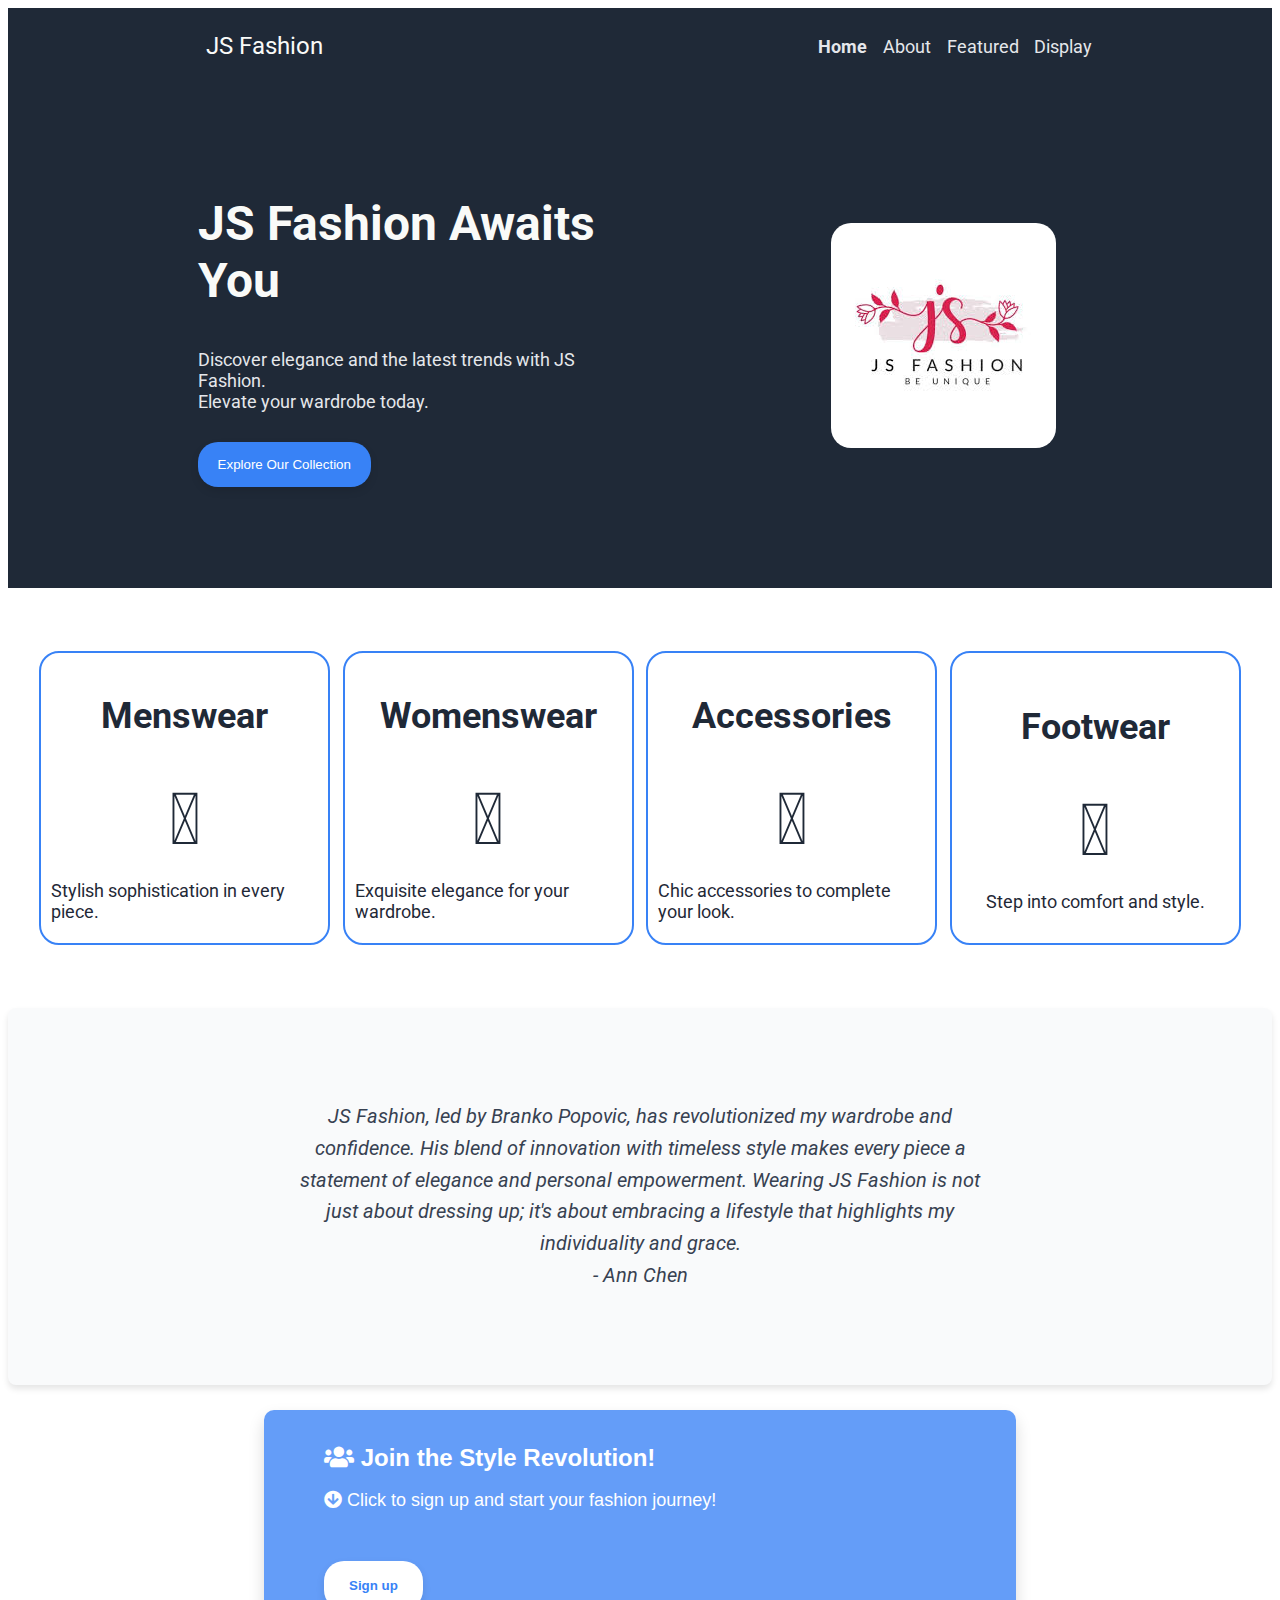
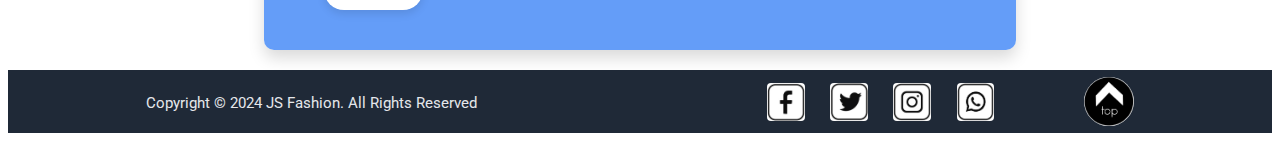
==== index.html @ f48f1faf "modify" ====
<!DOCTYPE html>
<html lang="en-US">
    <head>
        <meta charset="UTF-8">
        <meta http-equiv="X-UA-Compatible" content="IE=edge">
        <meta name="viewport" content="width=device-width, initial-scale=1.0">
        <link role="link" rel="stylesheet" href="./css/home.css">
        <link role="link" rel="preconnect" href="https://fonts.googleapis.com">
        <link role="link" rel="preconnect" href="https://fonts.gstatic.com" crossorigin>
        <link role="link" rel="icon" href="./images/logos/favicon/logo/favicon.ico" type="image/x-icon">
        <link role="link" rel="shortcut icon" href="./images/logos/favicon/logo/favicon.ico" type="image/x-icon">
        <link 
            role="link"
            href="https://fonts.googleapis.com/css2?family=Roboto:ital,wght@0,100;0,300;0,400;0,500;0,700;0,900;1,100;1,300;1,400;1,500;1,700;1,900&display=swap" 
            rel="stylesheet"
        >
        <title>JS Fashion | Home</title> 
        <link rel="stylesheet" href="https://cdnjs.cloudflare.com/ajax/libs/font-awesome/5.15.1/css/all.min.css">
        <script src="https://kit.fontawesome.com/98e1cb7a78.js" crossorigin="anonymous"></script>
    </head>
    <body>
        <header role="banner">
            <div class="headerContainer">
                <div class="headerLogo">
                    <p>JS Fashion</p>
                </div>
                <div class="nav">
                    <nav role="navigation" aria-labelledby="primary-navigation">
                        <ul role="list">
                            <li role="listitem"><a role="link"><strong>Home</strong></a></li>
                            <li role="listitem" ><a role="link" href="./about.html">About</a></li>
                            <li role="listitem"><a role="link" href="./featured.html">Featured</a></li>
                            <li role="listitem"><a role="link" href="./display.html">Display</a></li>
                        </ul>
                      </nav>
                </div>
                <div class="mobile">
                    <button role="button">
                        <img 
                            role="img"
                            width="60"
                            src="https://icon-library.com/images/white-menu-icon/white-menu-icon-4.jpg" 
                            alt="Menu button."
                        >
                    </button>
                    <div class="mobileNav">
                        <a role="link" ">Home</a>
                        <a role="link" href="./about.html">about</a>
                        <a role="link" href="./featured.html">Featured</a>
                        <a role="link" href="./display.html">Display</a>
                    </div>
                </div>
            </div>
            <div class="bodyContainer">
                <div class="bodyContent">
                   
                    <div class="mainText">JS Fashion Awaits You</div>
                    <div>
                        Discover elegance and the latest trends with JS Fashion.<br>
                        Elevate your wardrobe today.
                    </div>
                    
                   
                    <a role="link" "><button role="button">Explore Our Collection</button></a>
                </div>
                <div class="bodyImage">
                   
                    <img 
                        role="img" 
                        src="./images/logos/js-fashion.jpeg" 
                        alt="JS Fashion Logo - Style Redefined."
                    >
                </div>
            </div>
            
            
        </header>
        
        <div class="mainContainer">
            <div class="row1">
                <!-- Menswear Box -->
                <div class="box menswear">
                    <div class="heading">Menswear</div>
                    <i class="fa-solid fa-mars" ></i>
                    <p>Stylish sophistication in every piece.</p>
                </div>
                <!-- Womenswear Box -->
                <div class="box womenswear">
                    <div class="heading">Womenswear</div>
                    <i class="fa-solid fa-venus" ></i>
                    <p>Exquisite elegance for your wardrobe.</p>
                </div>
                <!-- Accessories Box -->
                <div class="box accessories">
                    <div class="heading">Accessories</div>
                    <i class="fa-regular fa-gem"></i>
                    <p>Chic accessories to complete your look.</p>
                </div>

                <div class="box Footwear">
                    <div class="heading">Footwear</div>
                    <i class="fa-solid fa-shoe-prints"></i>
                    <p>Step into comfort and style.</p>
                </div>
            </div>




     

        </div>
        
        
        
        
        <div class="customer-review">
            <div class="review-body">
                <p>
                    JS Fashion, led by Branko Popovic, has revolutionized my wardrobe and confidence. His blend of innovation with timeless style makes every piece a statement of elegance and personal empowerment. Wearing JS Fashion is not just about dressing up; it's about embracing a lifestyle that highlights my individuality and grace. </br>- Ann Chen
                </p>
            </div>
        </div>
        
        
        <div class="signup-section">
            <div class="signup-content">
                
                <p class="signup-call-to-action">
                    <i class="fa fa-users" aria-hidden="true"></i> 
                    Join the Style Revolution!
                </p>
                <p class="signup-instruction">
                    <i class="fa fa-arrow-circle-down" aria-hidden="true"></i> 
                    Click to sign up and start your fashion journey!
                </p>
                <button class="signup-button">
                     Sign up
                </button>
            </div>
        </div>
        
        

        <footer role="contentinfo">
            <div class="footer">
                <small>Copyright © 2024  JS Fashion. All Rights Reserved</small>
            </div>
              <div class="contact" id="footer">
                <div class="footerLogo">
                    <img 
                        role="img"
                        width="30"
                        src="./images/logos/facebook.png" 
                        alt="Facebook logo."
                    >
                    <img 
                        role="img"
                        width="30"
                        src="./images/logos/twitter.png" 
                        alt="Twitter logo."
                    >
                    <img 
                        role="img"
                        width="30"
                        src="./images/logos/instagram.jpeg" 
                        alt="Instagram logo."
                    >
                    <img 
                        role="img"
                        width="30"
                        src="./images/logos/whatsapp-logo-vector.png" 
                        alt="Whatsapp logo."
                    >
                </div>
                <div class="backToTop">
                    <a role="link" href="#">
                        <img 
                            role="img"
                            width="30"
                            src="./images/logos/back-to-top.jpeg" 
                            alt="Back To Top arrow icon."
                        >
                    </a>
                </div>
              </div>
          </footer>
    </body>
</html>
---- css/home.css ----
@font-face {
  font-family: 'Roboto';
  font-style: italic;
  font-weight: 100;
  font-display: swap;
  src: url(https://fonts.gstatic.com/s/roboto/v30/KFOiCnqEu92Fr1Mu51QrEzAdLw.woff2) format('woff2');
  unicode-range: U+0000-00FF, U+0131, U+0152-0153, U+02BB-02BC, U+02C6, U+02DA, U+02DC, U+0304, U+0308, U+0329, U+2000-206F, U+2074, U+20AC, U+2122, U+2191,
    U+2193, U+2212, U+2215, U+FEFF, U+FFFD;
}

html {
  font-family: 'Roboto', sans-serif;
  font-size: 18px;
}

a {
  text-decoration: none;
}

.mobile,
.mobileNav {
  display: none;
}

header {
  background-color: #1f2937;
  display: block;
  justify-content: center;
  align-items: center;
  padding: 0 15%;
}

.headerContainer {
  display: flex;
  justify-content: space-between;
  align-items: center;
  padding: 0 1%;
  flex: 1;
}

.headerLogo,
.mainText {
  font-size: 24px;
  color: #f9faf8;
}

.nav {
  width: 35%;
}

.nav,
.nav ul li a,
.bodyContent,
button {
  color: #e5e7eb;
}

nav ul {
  display: flex;
}

nav li {
  display: inline-block;
  padding: 0 3%;
}

nav a:hover {
  font-size: larger;
}

.bodyContainer {
  display: flex;
  flex: 4;
  padding: 8% 0;
}

.bodyContent {
  flex: 1;
  display: inline-block;
  align-content: center;
}

.mainText,
.heading {
  font-size: 48px;
  font-weight: 700;
  margin: 40px 0px;
}

button {
  margin: 30px 0px;

  padding: 15px 20px;
  border-radius: 20px;
  background-color: #3882f6;
  color: white;
  border: none;
  box-shadow: 0 4px 8px rgba(0, 0, 0, 0.1);
  cursor: pointer;
  transition: background-color 0.3s, box-shadow 0.3s;
}

button:hover,
button:focus {
  background-color: #5591f6;
  box-shadow: 0 6px 12px rgba(0, 0, 0, 0.2);
  outline: none;
}

.bodyImage {
  flex: 1;
  display: flex;
  justify-content: flex-end;
  padding: 0 2%;
  align-items: center;
  justify-content: flex-start;
}

.bodyImage img {
  max-height: 400px;
  width: auto;
  max-width: 65%;
  object-fit: contain;
  margin-left: 45%;

  border-radius: 20px;
}

.mainContainer {
  display: flex;
  flex-direction: column;
  justify-content: center;
  align-items: center;
  margin: 5%;
  color: #1f2937;
}

.row1,
.row2 {
  display: flex;
  justify-content: space-between;
  align-items: center;
  width: 90%;
  padding: 2% 0;
}

.heading {
  font-size: 36px;
}

.box {
  display: flex;
  flex-direction: column;
  align-items: center;
  justify-content: center;
  width: 22%;
  height: 15rem;
  margin: 0px auto;
  padding: 10px;
  border: 2.5px solid #3882f6;
  border-radius: 20px;
}

.customer-review {
  background-color: #f9fafb;
  display: flex;
  justify-content: center;
  align-items: center;
  padding: 5% 10%;
  box-shadow: 0 4px 6px rgba(0, 0, 0, 0.1);
  border-radius: 8px;
  margin: 2% auto;
  max-width: 100%;
}

.review-body {
  font-style: italic;
  color: #374151;
  padding: 3% 0;
  display: block;
  text-align: center;
  font-size: 1.1rem;
  line-height: 1.6;
}

.review-body p {
  margin: 0 auto;
  max-width: 70%;
}

.signup-section {
    background-color: #3881f6c7;
    max-width: 50%; 
    margin: 20px auto;
    padding: 10px 60px;
    border-radius: 10px;
    display: flex;
    justify-content: space-between;
    align-items: center;
    color: white;
    font-family: 'Arial', sans-serif; 
    box-shadow: 0 8px 16px rgba(0, 0, 0, 0.15);
}

.signup-content {
  text-align: left;
}

.signup-call-to-action {
  font-size: 24px;
  font-weight: bold;
  margin-bottom: 5px;
}

.signup-instruction {
  font-size: 18px;
  margin-bottom: 20px;
}

.signup-button {
  padding: 17px 25px;
  border: none;
  border-radius: 20px;
  background-color: white;
  color: #3882f6;
  font-weight: bold;
  cursor: pointer;
  transition: all 0.3s ease;
}

.signup-button:hover {
  background-color: #a8c0ff;
}

footer {
  background-color: #1f2937;
  display: flex;
  justify-content: space-around;
  align-items: center;
  padding: 0.5% 0;
}

small {
  color: #e5e7eb;
}

.contact {
  width: 30%;
  display: flex;
  justify-content: space-between;
  align-items: center;
}

.footerLogo {
  display: flex;
  justify-content: space-around;
  width: 75%;
  margin-right: 20%;
}

.footerLogo img {
  width: 15%;
  max-height: 80px;
  border-radius: 4px;
}

.backToTop {
  display: flex;
  justify-content: flex-end;
  height: 50px;
  width: 15%;
}

.backToTop img {
  width: 100%;
  max-width: 50px;
  border-radius: 25px;
}

@media only screen and (max-width: 1460px) {
  .row1,
  .row2 {
    width: 100%;
    padding: 0%;
  }
}

@media only screen and (max-width: 1320px) {
  .mainContainer {
    margin: 5% 2%;
  }
}

@media only screen and (max-width: 1200px) {
  .box {
    height: 18rem;
  }
}

@media only screen and (max-width: 1000px) {
  .mainContainer {
    flex-direction: row;
    margin: 5% 0;
  }

  .row1,
  .row2 {
    flex-direction: column;
  }

  .box {
    margin: 5% 0%;
    width: 70%;
    height: 15rem;
  }

  .ceo {
    padding: 0 5%;
  }

  .thankNote {
    padding: 2% 5%;
  }
}

@media only screen and (max-width: 800px) {
  .box {
    margin: 5%;
    width: 80%;
  }

  .ceo {
    padding: 0 1%;
  }

  .thankNote {
    padding: 2% 1%;
  }
}

@media only screen and (max-width: 760px) {
  .thankNote div {
    width: 70%;
    text-align: center;
  }

  .nav {
    display: none;
  }

  .mobile {
    display: flex;
  }

  .mobileNav {
    position: absolute;
    background-color: rgba(67, 78, 94, 0.98);
    top: 4.5rem;
    width: 34%;
  }

  .mobile:hover .mobileNav {
    display: block;
  }

  .mobileNav a {
    display: block;
    color: white;
    font-size: 18px;
    padding: 0.5rem;
    border-bottom: 1px solid whitesmoke;
  }

  .headerContainer {
    justify-content: space-between;
    align-items: center;
  }

  nav {
    width: 100%;
  }

  nav li {
    padding: 0 20%;
  }

  .backToTop img {
    margin-top: 40%;
  }
}

@media only screen and (max-width: 700px) {
  .bodyImage {
    display: none;
  }

  .box {
    height: 18rem;
  }

  .ceoBody {
    flex-direction: column;
    align-items: center;
  }

  .ceoBody div {
    width: 65%;
    text-align: center;
  }

  .ceoBody img {
    width: 50%;
  }
}

@media only screen and (max-width: 640px) {
  .bodyContent {
    display: none;
  }

  .backToTop {
    margin-top: 5%;
  }
}

@media only screen and (max-width: 600px) {
  .mainContainer {
    flex-direction: column;
    align-items: center;
  }

  .row1,
  .row2 {
    width: 70%;
  }

  .box {
    padding: 5%;
    height: 15rem;
  }
}

@media only screen and (max-width: 500px) {
  .box {
    height: 18rem;
  }

  .contact {
    display: none;
  }

  footer {
    padding: 3% 0;
  }
}

@media only screen and (max-width: 400px) {
  .box {
    width: 100%;
  }

  .ceoHeading {
    text-align: center;
  }
}

.fa-solid.fa-mars,
.fa-solid.fa-venus,
.fa-regular.fa-gem,
.fa-solid.fa-shoe-prints,
.fa-solid.fa-running,
.fa-solid.fa-child {
    font-size: 4em;
}
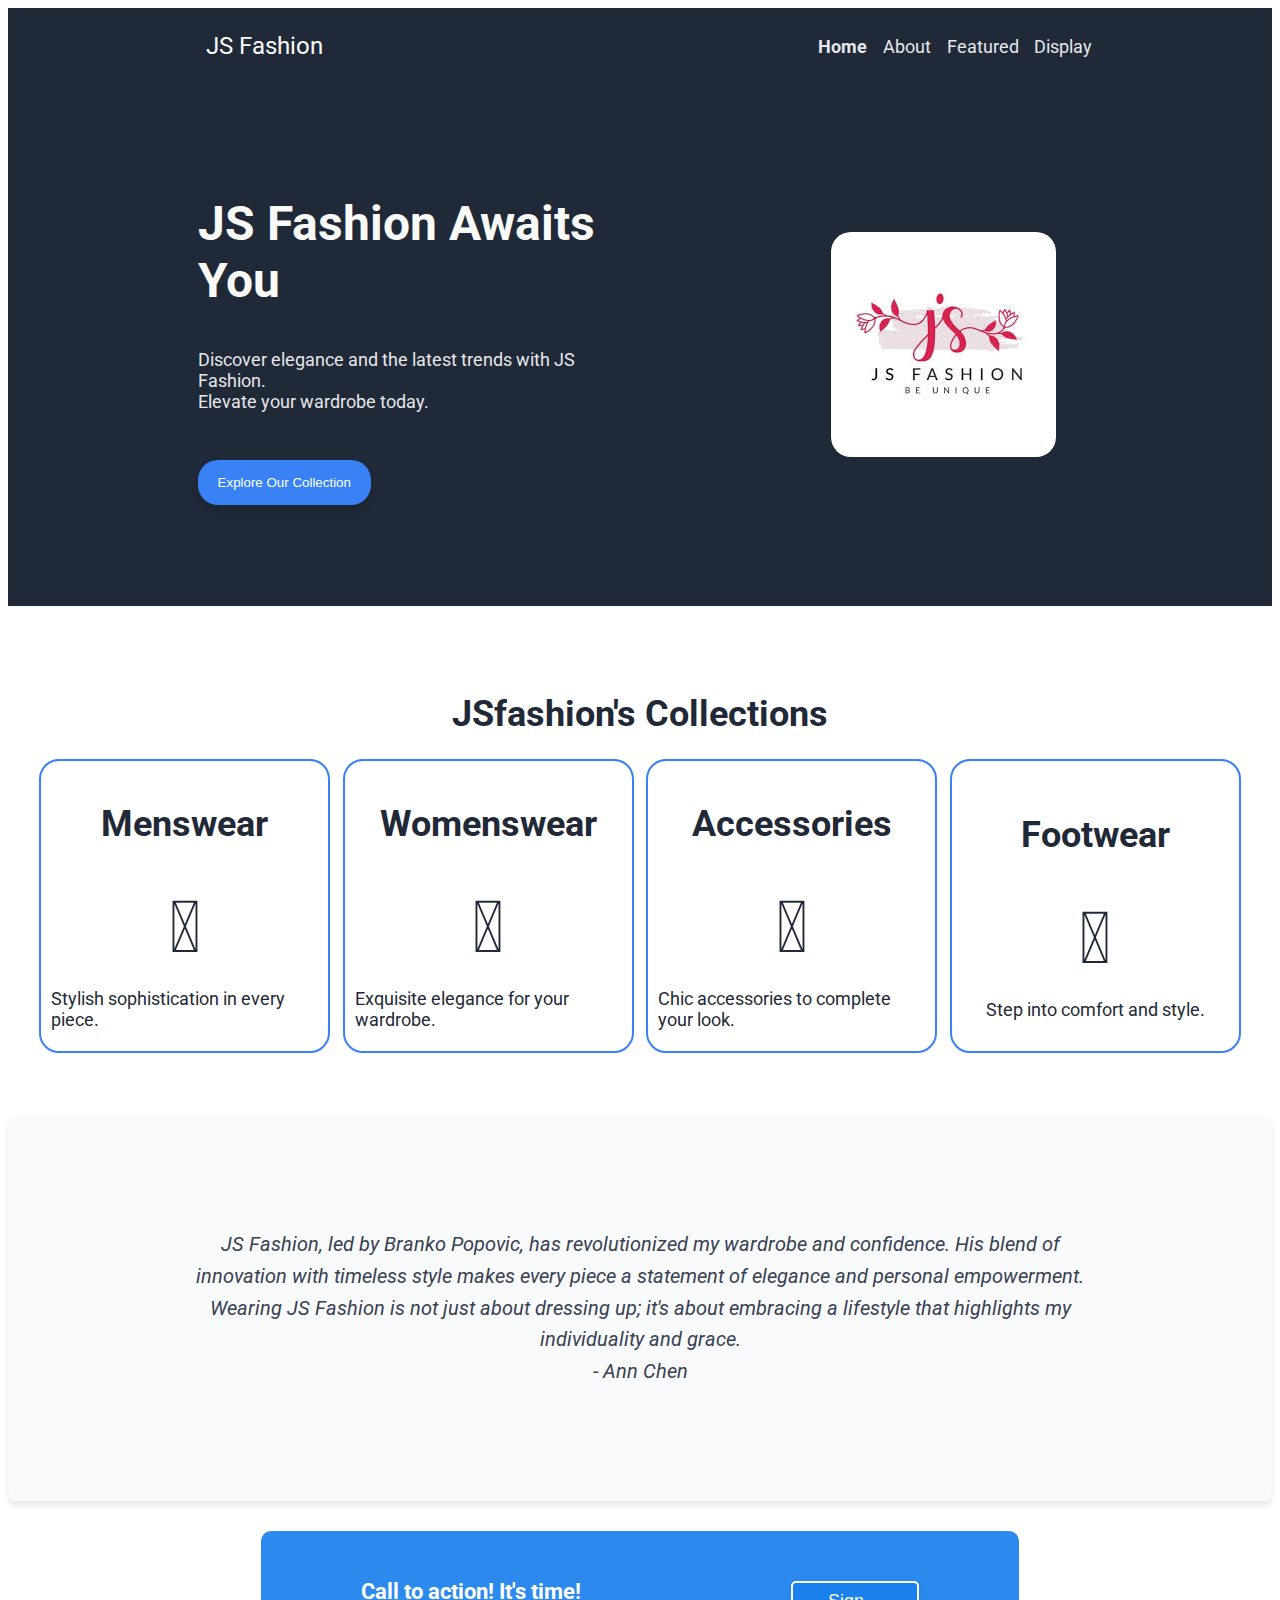
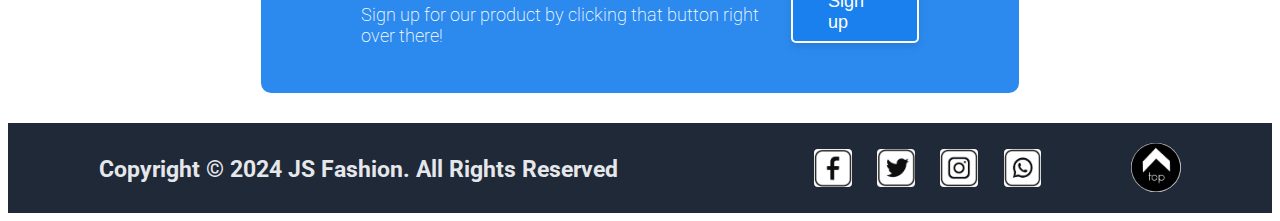
==== commit 4cd0d3ca: "final change" ====
--- a/index.html
+++ b/index.html
@@ -20,11 +20,11 @@
     </head>
     <body>
         <header role="banner">
-            <div class="headerContainer">
-                <div class="headerLogo">
+            <section class="headerContainer">
+                <aside class="headerLogo">
                     <p>JS Fashion</p>
-                </div>
-                <div class="nav">
+                </aside>
+                <aside class="nav">
                     <nav role="navigation" aria-labelledby="primary-navigation">
                         <ul role="list">
                             <li role="listitem"><a role="link"><strong>Home</strong></a></li>
@@ -33,8 +33,8 @@
                             <li role="listitem"><a role="link" href="./display.html">Display</a></li>
                         </ul>
                       </nav>
-                </div>
-                <div class="mobile">
+                </aside>
+                <aside class="mobile">
                     <button role="button">
                         <img 
                             role="img"
@@ -43,111 +43,104 @@
                             alt="Menu button."
                         >
                     </button>
-                    <div class="mobileNav">
+                    <nav class="mobileNav">
                         <a role="link" ">Home</a>
                         <a role="link" href="./about.html">about</a>
                         <a role="link" href="./featured.html">Featured</a>
                         <a role="link" href="./display.html">Display</a>
-                    </div>
-                </div>
-            </div>
-            <div class="bodyContainer">
-                <div class="bodyContent">
+                    </nav>
+                </aside>
+            </section>
+            <section class="bodyContainer">
+                <aside class="bodyContent">
                    
-                    <div class="mainText">JS Fashion Awaits You</div>
-                    <div>
+                    <h1 class="mainText">JS Fashion Awaits You</h1>
+                    <p>
                         Discover elegance and the latest trends with JS Fashion.<br>
                         Elevate your wardrobe today.
-                    </div>
+                    </p>
                     
                    
                     <a role="link" "><button role="button">Explore Our Collection</button></a>
-                </div>
-                <div class="bodyImage">
+                </aside>
+                <picture class="bodyImage">
                    
                     <img 
                         role="img" 
                         src="./images/logos/js-fashion.jpeg" 
                         alt="JS Fashion Logo - Style Redefined."
                     >
-                </div>
-            </div>
+                </picture>
+            </section>
             
             
         </header>
         
-        <div class="mainContainer">
-            <div class="row1">
-                <!-- Menswear Box -->
-                <div class="box menswear">
-                    <div class="heading">Menswear</div>
+        <section class="mainContainer">
+            <h1>JSfashion's Collections</h1>
+            <aside class="row1">
+               
+                <figure class="box menswear">
+                    <h2 class="heading">Menswear</h2>
                     <i class="fa-solid fa-mars" ></i>
                     <p>Stylish sophistication in every piece.</p>
-                </div>
-                <!-- Womenswear Box -->
-                <div class="box womenswear">
-                    <div class="heading">Womenswear</div>
+                </figure>
+          
+                <figure class="box womenswear">
+                    <h2 class="heading">Womenswear</h2>
                     <i class="fa-solid fa-venus" ></i>
                     <p>Exquisite elegance for your wardrobe.</p>
-                </div>
-                <!-- Accessories Box -->
-                <div class="box accessories">
-                    <div class="heading">Accessories</div>
+                </figure>
+             
+                <figure class="box accessories">
+                    <h2 class="heading">Accessories</h2>
                     <i class="fa-regular fa-gem"></i>
                     <p>Chic accessories to complete your look.</p>
-                </div>
+                </figure>
 
-                <div class="box Footwear">
-                    <div class="heading">Footwear</div>
+                <figure class="box Footwear">
+                    <h2 class="heading">Footwear</h2>
                     <i class="fa-solid fa-shoe-prints"></i>
                     <p>Step into comfort and style.</p>
-                </div>
-            </div>
-
-
-
-
-     
-
-        </div>
+                </figure>
+            </aside>
+        </section>
         
         
         
         
-        <div class="customer-review">
-            <div class="review-body">
-                <p>
+        <section class="customer-review">
+                <blockquote class="review-body">
                     JS Fashion, led by Branko Popovic, has revolutionized my wardrobe and confidence. His blend of innovation with timeless style makes every piece a statement of elegance and personal empowerment. Wearing JS Fashion is not just about dressing up; it's about embracing a lifestyle that highlights my individuality and grace. </br>- Ann Chen
-                </p>
-            </div>
-        </div>
+                </blockquote>
+        </section>
         
         
-        <div class="signup-section">
-            <div class="signup-content">
-                
+        <section class="signup-section">
+            <aside class="signup-content">
+            <aside class="signup-word">
                 <p class="signup-call-to-action">
-                    <i class="fa fa-users" aria-hidden="true"></i> 
-                    Join the Style Revolution!
+                    Call to action! It's time!
                 </p>
                 <p class="signup-instruction">
-                    <i class="fa fa-arrow-circle-down" aria-hidden="true"></i> 
-                    Click to sign up and start your fashion journey!
+                    Sign up for our product by clicking that button right over there!
                 </p>
+            </aside>
                 <button class="signup-button">
                      Sign up
                 </button>
-            </div>
-        </div>
+            </aside>
+        </section>
+        
         
         
 
         <footer role="contentinfo">
-            <div class="footer">
+            <h2 class="footer">
                 <small>Copyright © 2024  JS Fashion. All Rights Reserved</small>
-            </div>
-              <div class="contact" id="footer">
-                <div class="footerLogo">
+            </h2>
+              <aside class="contact" id="footer">
+                <picture class="footerLogo">
                     <img 
                         role="img"
                         width="30"
@@ -172,8 +165,8 @@
                         src="./images/logos/whatsapp-logo-vector.png" 
                         alt="Whatsapp logo."
                     >
-                </div>
-                <div class="backToTop">
+                </picture>
+                <picture class="backToTop">
                     <a role="link" href="#">
                         <img 
                             role="img"
@@ -182,8 +175,8 @@
                             alt="Back To Top arrow icon."
                         >
                     </a>
-                </div>
-              </div>
+                </picture>
+              </aside>
           </footer>
     </body>
 </html>--- a/css/home.css
+++ b/css/home.css
@@ -188,49 +188,54 @@
   max-width: 70%;
 }
 
+
+
 .signup-section {
-    background-color: #3881f6c7;
-    max-width: 50%; 
-    margin: 20px auto;
-    padding: 10px 60px;
-    border-radius: 10px;
-    display: flex;
-    justify-content: space-between;
-    align-items: center;
-    color: white;
-    font-family: 'Arial', sans-serif; 
-    box-shadow: 0 8px 16px rgba(0, 0, 0, 0.15);
+  background-color: #1980eeea;
+  color: white;
+  width: 60%;
+  padding: 20px 100px;
+  box-sizing: border-box;
+  display: flex;
+  justify-content: space-between;
+  align-items: center;
+  margin: 30px auto;
+  border-radius: 10px;
 }
 
 .signup-content {
+  display: flex;
+  justify-content: space-between;
+  align-items: center;
+  width: 100%;
+}
+
+.signup-word {
   text-align: left;
 }
 
 .signup-call-to-action {
-  font-size: 24px;
+  font-size: 1.2em;
   font-weight: bold;
-  margin-bottom: 5px;
+  margin: 0;
 }
 
 .signup-instruction {
-  font-size: 18px;
-  margin-bottom: 20px;
+  font-weight: 200;
+  margin: 0;
 }
 
 .signup-button {
-  padding: 17px 25px;
-  border: none;
-  border-radius: 20px;
-  background-color: white;
-  color: #3882f6;
-  font-weight: bold;
+  background-color: #1980eeea;
+  color: #ffffff;
+  padding: 8px 35px;
+  font-size: 1em;
+  text-align: justify;
+  border-radius: 5px;
   cursor: pointer;
-  transition: all 0.3s ease;
-}
-
-.signup-button:hover {
-  background-color: #a8c0ff;
-}
+  border: 2px solid #ffffff; 
+}
+
 
 footer {
   background-color: #1f2937;
@@ -339,11 +344,7 @@
 }
 
 @media only screen and (max-width: 760px) {
-  .thankNote div {
-    width: 70%;
-    text-align: center;
-  }
-
+ 
   .nav {
     display: none;
   }
@@ -403,10 +404,7 @@
     align-items: center;
   }
 
-  .ceoBody div {
-    width: 65%;
-    text-align: center;
-  }
+
 
   .ceoBody img {
     width: 50%;
@@ -464,11 +462,6 @@
   }
 }
 
-.fa-solid.fa-mars,
-.fa-solid.fa-venus,
-.fa-regular.fa-gem,
-.fa-solid.fa-shoe-prints,
-.fa-solid.fa-running,
-.fa-solid.fa-child {
-    font-size: 4em;
-}
+aside.row1 i {
+  font-size: 4em; 
+}
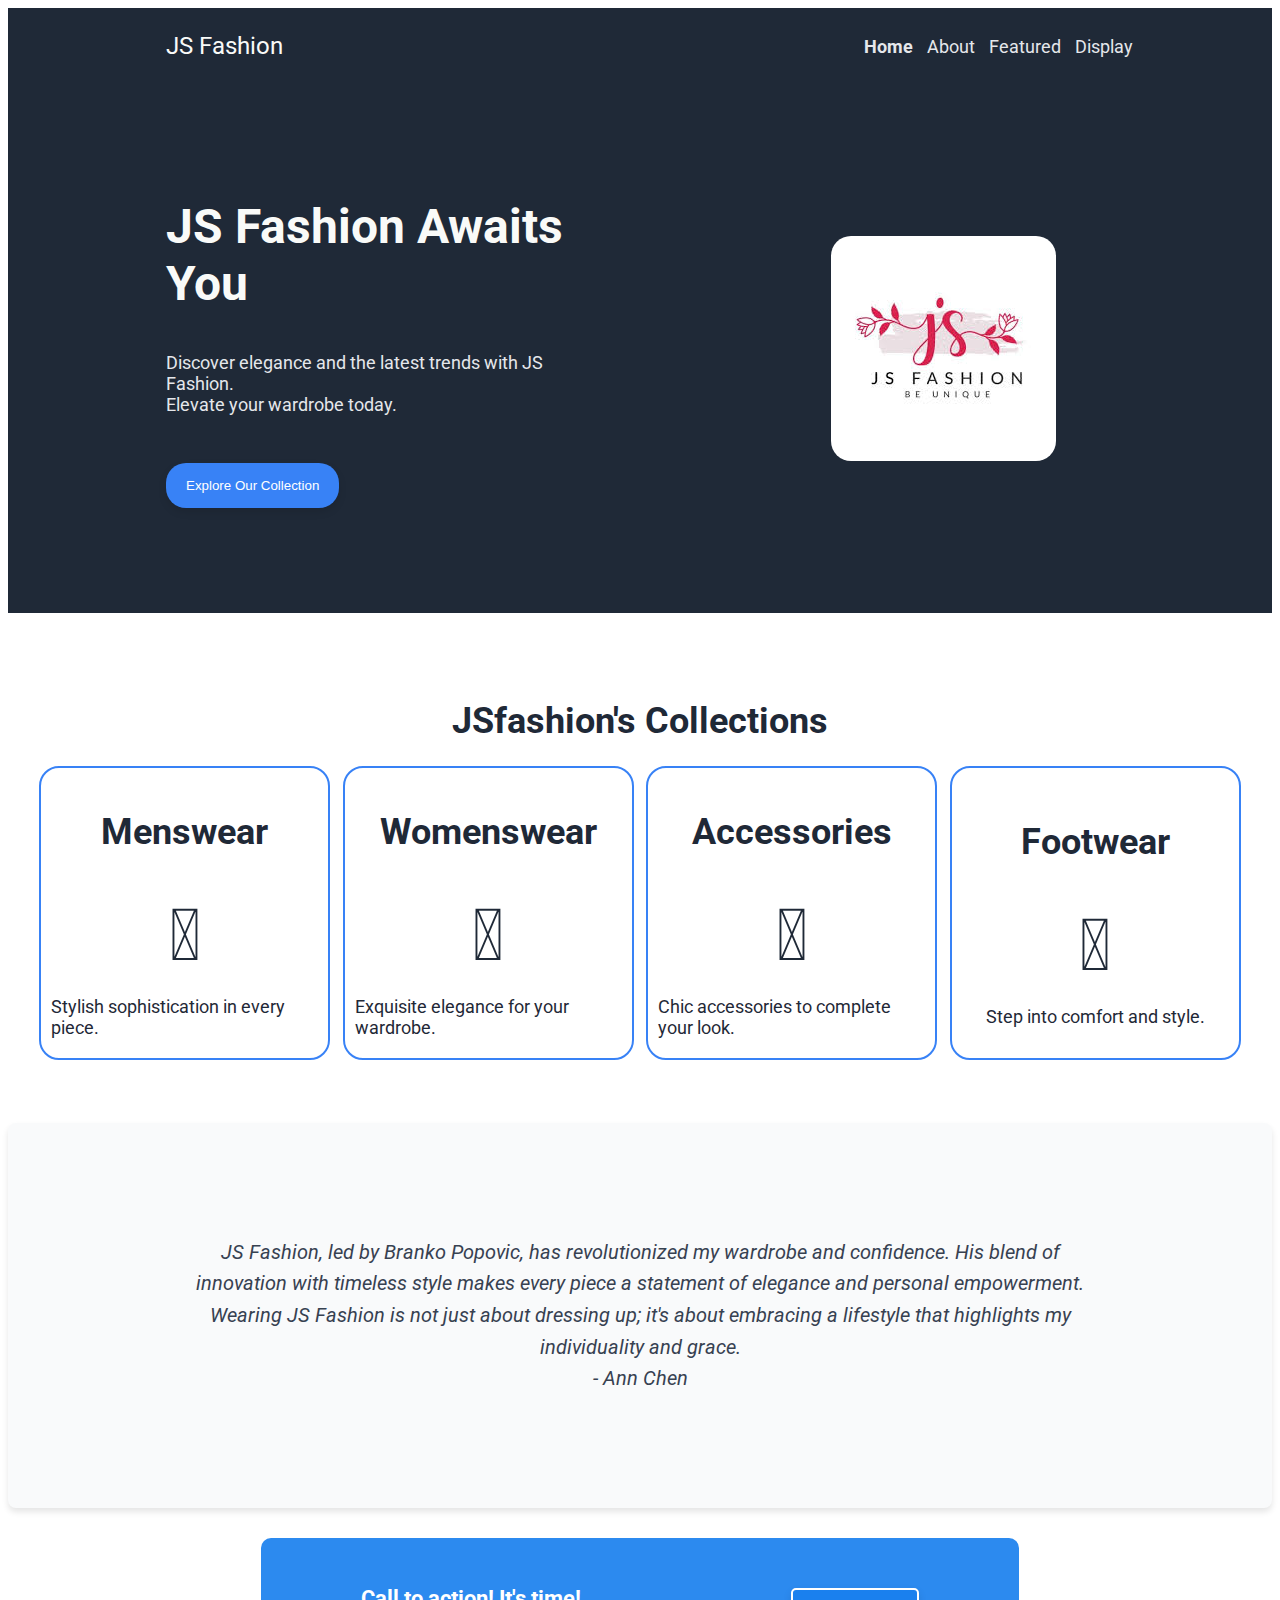
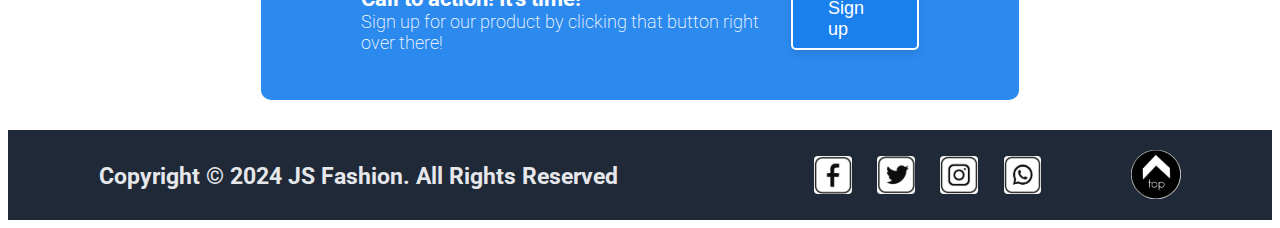
==== commit f453e888: "change" ====
--- a/index.html
+++ b/index.html
@@ -131,9 +131,6 @@
                 </button>
             </aside>
         </section>
-        
-        
-        
 
         <footer role="contentinfo">
             <h2 class="footer">
--- a/css/home.css
+++ b/css/home.css
@@ -27,14 +27,15 @@
   display: block;
   justify-content: center;
   align-items: center;
-  padding: 0 15%;
+  padding-left:12.5%;
+  padding-right: 14%;
 }
 
 .headerContainer {
   display: flex;
   justify-content: space-between;
   align-items: center;
-  padding: 0 1%;
+  padding: 0 0%;
   flex: 1;
 }
 
@@ -45,14 +46,16 @@
 }
 
 .nav {
-  width: 35%;
-}
+  width: 30%;
+}
+
 
 .nav,
 .nav ul li a,
 .bodyContent,
 button {
   color: #e5e7eb;
+
 }
 
 nav ul {
@@ -61,12 +64,10 @@
 
 nav li {
   display: inline-block;
-  padding: 0 3%;
-}
-
-nav a:hover {
-  font-size: larger;
-}
+  padding: 3%
+
+}
+
 
 .bodyContainer {
   display: flex;
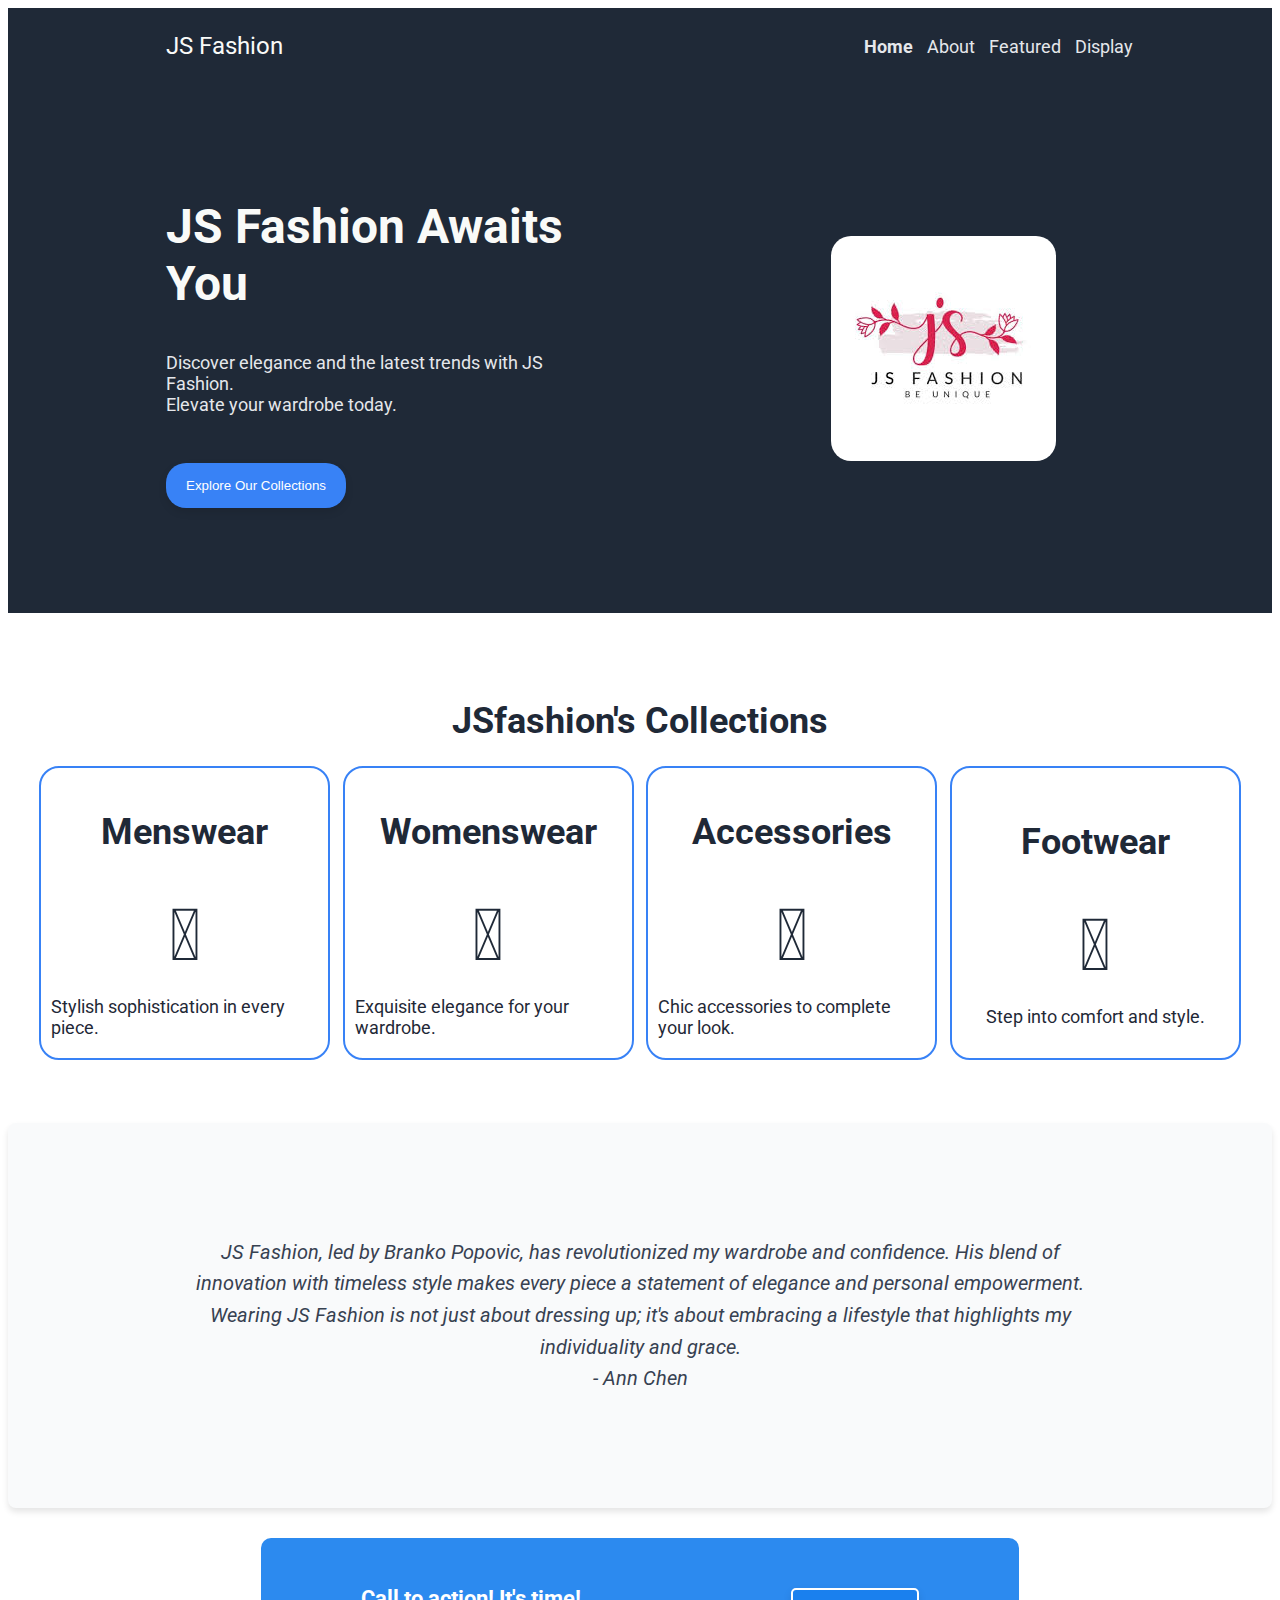
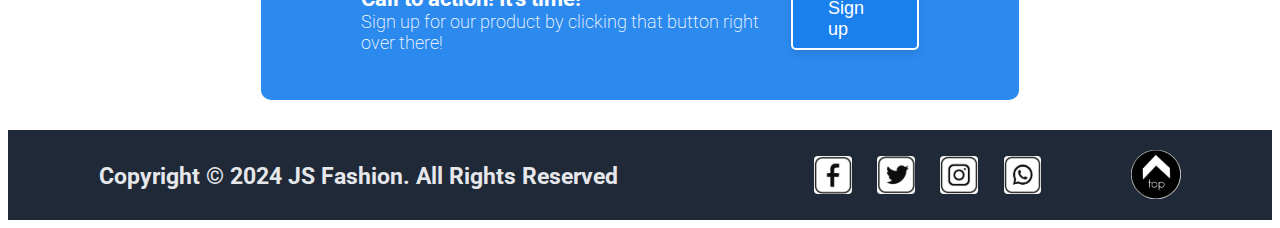
==== commit 4a5b1de7: "change" ====
--- a/index.html
+++ b/index.html
@@ -61,7 +61,7 @@
                     </p>
                     
                    
-                    <a role="link" "><button role="button">Explore Our Collection</button></a>
+                    <a role="link" "><button role="button">Explore Our Collections</button></a>
                 </aside>
                 <picture class="bodyImage">
                    
@@ -131,6 +131,9 @@
                 </button>
             </aside>
         </section>
+        
+        
+        
 
         <footer role="contentinfo">
             <h2 class="footer">
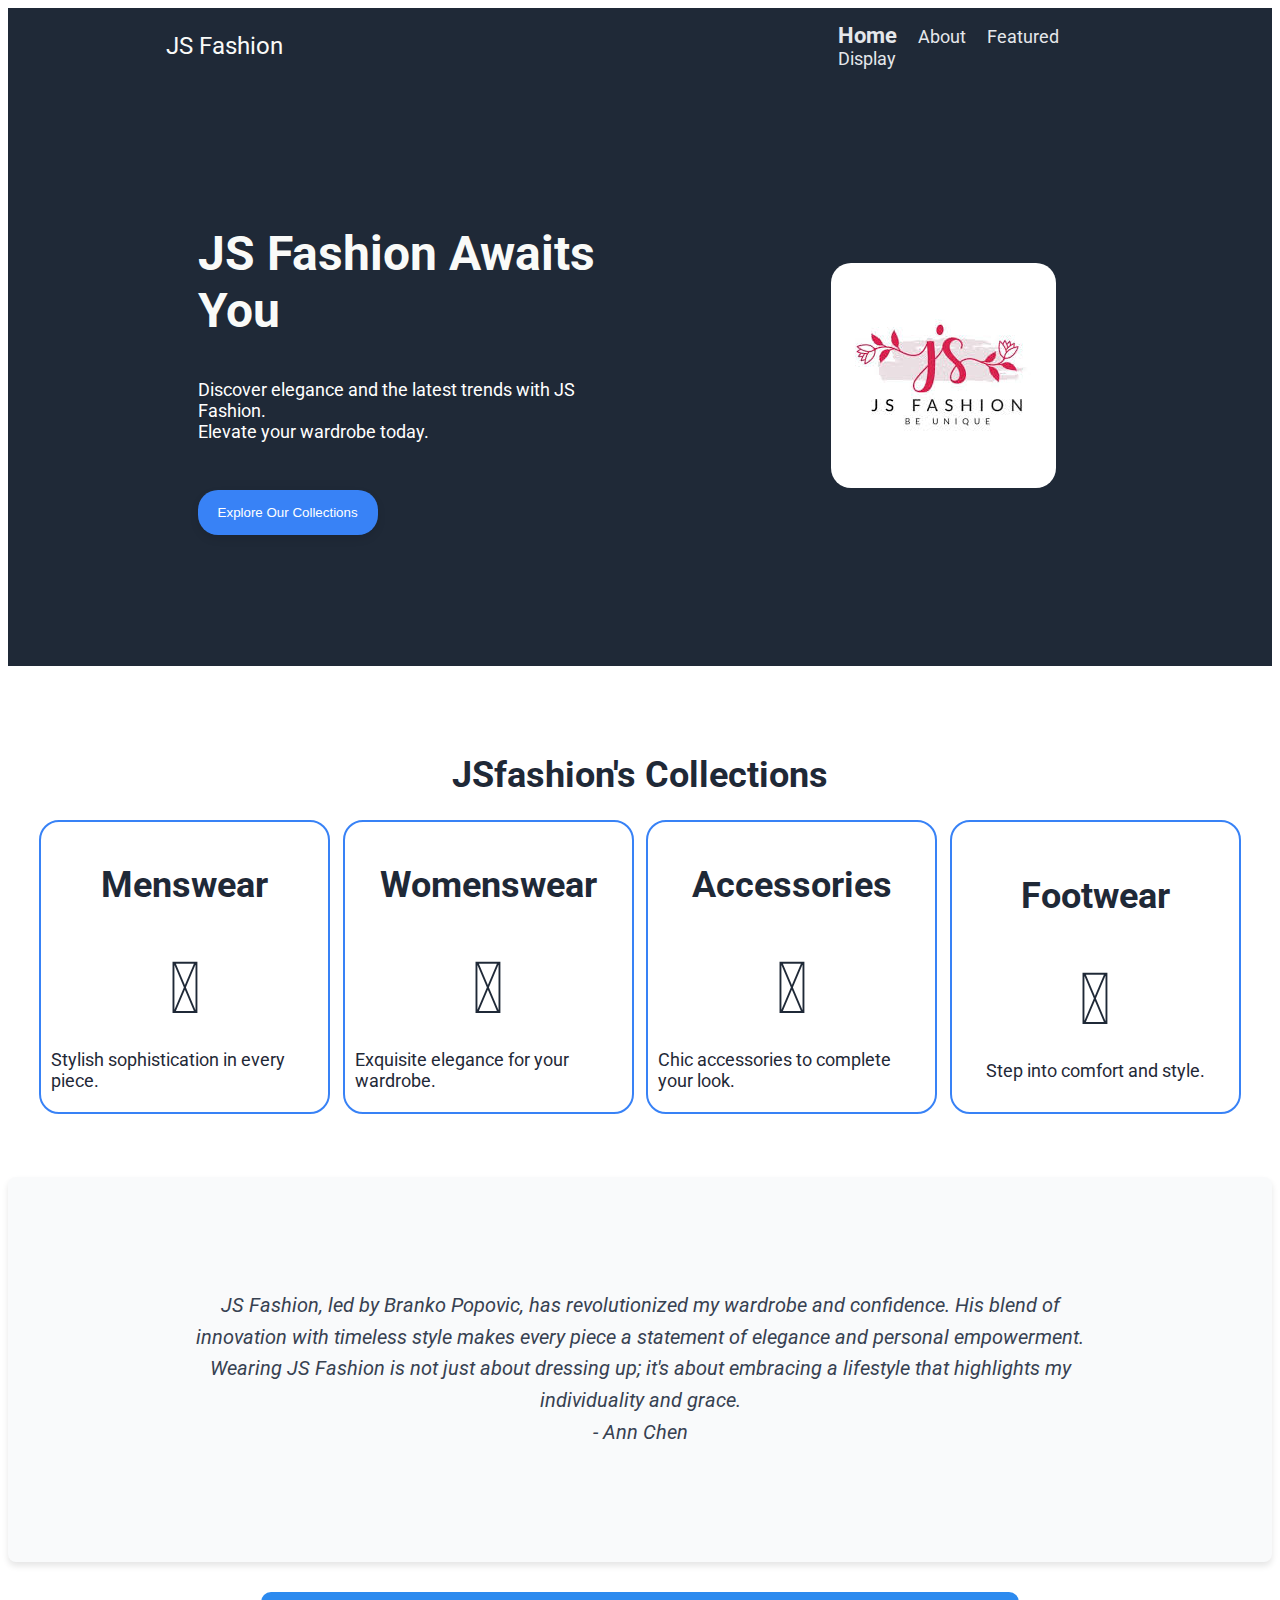
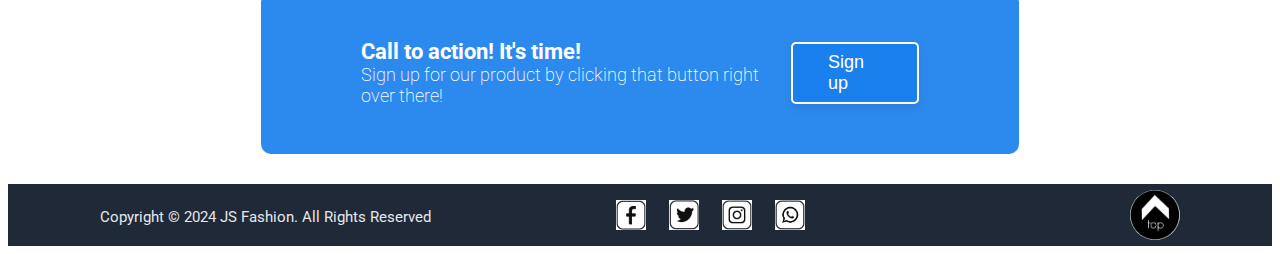
==== commit f857d433: "nav and contact logos" ====
--- a/index.html
+++ b/index.html
@@ -21,37 +21,38 @@
     <body>
         <header role="banner">
             <section class="headerContainer">
-                <aside class="headerLogo">
+                <section class="headerLogo">
                     <p>JS Fashion</p>
-                </aside>
-                <aside class="nav">
+                </section>
+                <section class="nav">
                     <nav role="navigation" aria-labelledby="primary-navigation">
-                        <ul role="list">
-                            <li role="listitem"><a role="link"><strong>Home</strong></a></li>
-                            <li role="listitem" ><a role="link" href="./about.html">About</a></li>
-                            <li role="listitem"><a role="link" href="./featured.html">Featured</a></li>
-                            <li role="listitem"><a role="link" href="./display.html">Display</a></li>
-                        </ul>
-                      </nav>
-                </aside>
-                <aside class="mobile">
+                        <a role="link" ><strong>Home</strong></a>
+                        <a role="link" href="./about.html">About</a>
+                        <a role="link" href="./featured.html">Featured</a>
+                        <a role="link" href="./display.html">Display</a>
+                    </nav>
+                </section>
+                <figure role="figure" class="mobile">
                     <button role="button">
                         <img 
                             role="img"
-                            width="60"
-                            src="https://icon-library.com/images/white-menu-icon/white-menu-icon-4.jpg" 
+                            width="50"
+                            src="https://i.pinimg.com/originals/ee/c0/71/eec071442e9a1b8e017c5a7c1853b880.jpg" 
                             alt="Menu button."
                         >
                     </button>
                     <nav class="mobileNav">
-                        <a role="link" ">Home</a>
-                        <a role="link" href="./about.html">about</a>
+                        <a role="link" ><strong>Home</strong></a>
+                        <a role="link" href="./about.html">About</a>
                         <a role="link" href="./featured.html">Featured</a>
                         <a role="link" href="./display.html">Display</a>
                     </nav>
-                </aside>
+                </figure>
             </section>
+        </header>
+        
             <section class="bodyContainer">
+                <section class="infoContainer">
                 <aside class="bodyContent">
                    
                     <h1 class="mainText">JS Fashion Awaits You</h1>
@@ -72,9 +73,9 @@
                     >
                 </picture>
             </section>
+            </section>
             
             
-        </header>
         
         <section class="mainContainer">
             <h1>JSfashion's Collections</h1>
@@ -131,52 +132,47 @@
                 </button>
             </aside>
         </section>
-        
-        
-        
 
         <footer role="contentinfo">
-            <h2 class="footer">
+            <section class="footer">
                 <small>Copyright © 2024  JS Fashion. All Rights Reserved</small>
-            </h2>
-              <aside class="contact" id="footer">
-                <picture class="footerLogo">
+            </section>
+            <picture class="contact" id="footer">
+                <img 
+                    role="img"
+                    width="30"
+                    src="./images/logos/facebook.png" 
+                    alt="Facebook logo."
+                >
+                <img 
+                    role="img"
+                    width="30"
+                    src="./images/logos/twitter.png" 
+                    alt="Twitter logo."
+                >
+                <img 
+                    role="img"
+                    width="30"
+                    src="./images/logos/instagram.jpeg" 
+                    alt="Instagram logo."
+                >
+                <img 
+                    role="img"
+                    width="30"
+                    src="./images/logos/whatsapp-logo-vector.png" 
+                    alt="Whatsapp logo."
+                >
+            </picture>
+            <picture class="backToTop">
+                <a role="link" href="#">
                     <img 
                         role="img"
                         width="30"
-                        src="./images/logos/facebook.png" 
-                        alt="Facebook logo."
+                        src="./images/logos/back-to-top.jpeg" 
+                        alt="Back To Top arrow icon."
                     >
-                    <img 
-                        role="img"
-                        width="30"
-                        src="./images/logos/twitter.png" 
-                        alt="Twitter logo."
-                    >
-                    <img 
-                        role="img"
-                        width="30"
-                        src="./images/logos/instagram.jpeg" 
-                        alt="Instagram logo."
-                    >
-                    <img 
-                        role="img"
-                        width="30"
-                        src="./images/logos/whatsapp-logo-vector.png" 
-                        alt="Whatsapp logo."
-                    >
-                </picture>
-                <picture class="backToTop">
-                    <a role="link" href="#">
-                        <img 
-                            role="img"
-                            width="30"
-                            src="./images/logos/back-to-top.jpeg" 
-                            alt="Back To Top arrow icon."
-                        >
-                    </a>
-                </picture>
-              </aside>
-          </footer>
+                </a>
+            </picture>
+        </footer>
     </body>
 </html>--- a/css/home.css
+++ b/css/home.css
@@ -24,19 +24,17 @@
 
 header {
   background-color: #1f2937;
-  display: block;
+  display: flex;
   justify-content: center;
   align-items: center;
-  padding-left:12.5%;
-  padding-right: 14%;
+
 }
 
 .headerContainer {
   display: flex;
   justify-content: space-between;
   align-items: center;
-  padding: 0 0%;
-  flex: 1;
+  width: 75%;
 }
 
 .headerLogo,
@@ -49,30 +47,29 @@
   width: 30%;
 }
 
-
-.nav,
-.nav ul li a,
-.bodyContent,
-button {
+nav a {
   color: #e5e7eb;
-
-}
-
-nav ul {
-  display: flex;
-}
-
-nav li {
-  display: inline-block;
-  padding: 3%
-
-}
-
+  padding: 3%;
+}
+
+strong {
+  font-size: larger;
+}
 
 .bodyContainer {
   display: flex;
   flex: 4;
   padding: 8% 0;
+  background-color: #1f2937;
+  width: 100%;
+  justify-content: space-between;
+  align-items: center;
+
+}
+.infoContainer{
+  width: 70%;
+  display: flex;
+  margin: 0 auto;
 }
 
 .bodyContent {
@@ -86,6 +83,10 @@
   font-size: 48px;
   font-weight: 700;
   margin: 40px 0px;
+}
+
+.bodyContent p{
+  color: #ffffff;
 }
 
 button {
@@ -239,19 +240,19 @@
 
 
 footer {
-  background-color: #1f2937;
+  background-color: #1F2937;
   display: flex;
   justify-content: space-around;
   align-items: center;
   padding: 0.5% 0;
-}
-
+  margin-top: 2%; 
+}
 small {
   color: #e5e7eb;
 }
 
 .contact {
-  width: 30%;
+  width:15%;
   display: flex;
   justify-content: space-between;
   align-items: center;
@@ -269,7 +270,6 @@
   max-height: 80px;
   border-radius: 4px;
 }
-
 .backToTop {
   display: flex;
   justify-content: flex-end;
@@ -320,13 +320,6 @@
     height: 15rem;
   }
 
-  .ceo {
-    padding: 0 5%;
-  }
-
-  .thankNote {
-    padding: 2% 5%;
-  }
 }
 
 @media only screen and (max-width: 800px) {
@@ -335,13 +328,6 @@
     width: 80%;
   }
 
-  .ceo {
-    padding: 0 1%;
-  }
-
-  .thankNote {
-    padding: 2% 1%;
-  }
 }
 
 @media only screen and (max-width: 760px) {
@@ -378,13 +364,6 @@
     align-items: center;
   }
 
-  nav {
-    width: 100%;
-  }
-
-  nav li {
-    padding: 0 20%;
-  }
 
   .backToTop img {
     margin-top: 40%;
@@ -400,16 +379,7 @@
     height: 18rem;
   }
 
-  .ceoBody {
-    flex-direction: column;
-    align-items: center;
-  }
-
-
-
-  .ceoBody img {
-    width: 50%;
-  }
+
 }
 
 @media only screen and (max-width: 640px) {
@@ -444,13 +414,6 @@
     height: 18rem;
   }
 
-  .contact {
-    display: none;
-  }
-
-  footer {
-    padding: 3% 0;
-  }
 }
 
 @media only screen and (max-width: 400px) {
@@ -466,3 +429,55 @@
 aside.row1 i {
   font-size: 4em; 
 }
+
+
+@media (max-width: 600px) {
+  footer {
+    padding: 10px;
+}
+
+.footer, .contact, .backToTop {
+    flex-direction: row;
+    flex-wrap: wrap;
+    justify-content: center;
+}
+
+.footer {
+    width: 100%;
+}
+
+.contact {
+    justify-content: space-around;
+    width: 100%;
+    margin-top: 10px;
+}
+
+.footer small {
+    width: 100%;
+    text-align: center;
+    order: -1;
+}
+
+.signup-section {
+  width: 90%;
+  padding: 10px;
+}
+
+.signup-content {
+  flex-direction: column;
+}
+
+.signup-word p {
+  text-align: center;
+  padding-top: 10px;
+}
+
+.signup-button {
+  width: 30%;
+  padding: 10px;
+  font-size: 16px;
+  text-align: center;
+}
+
+
+}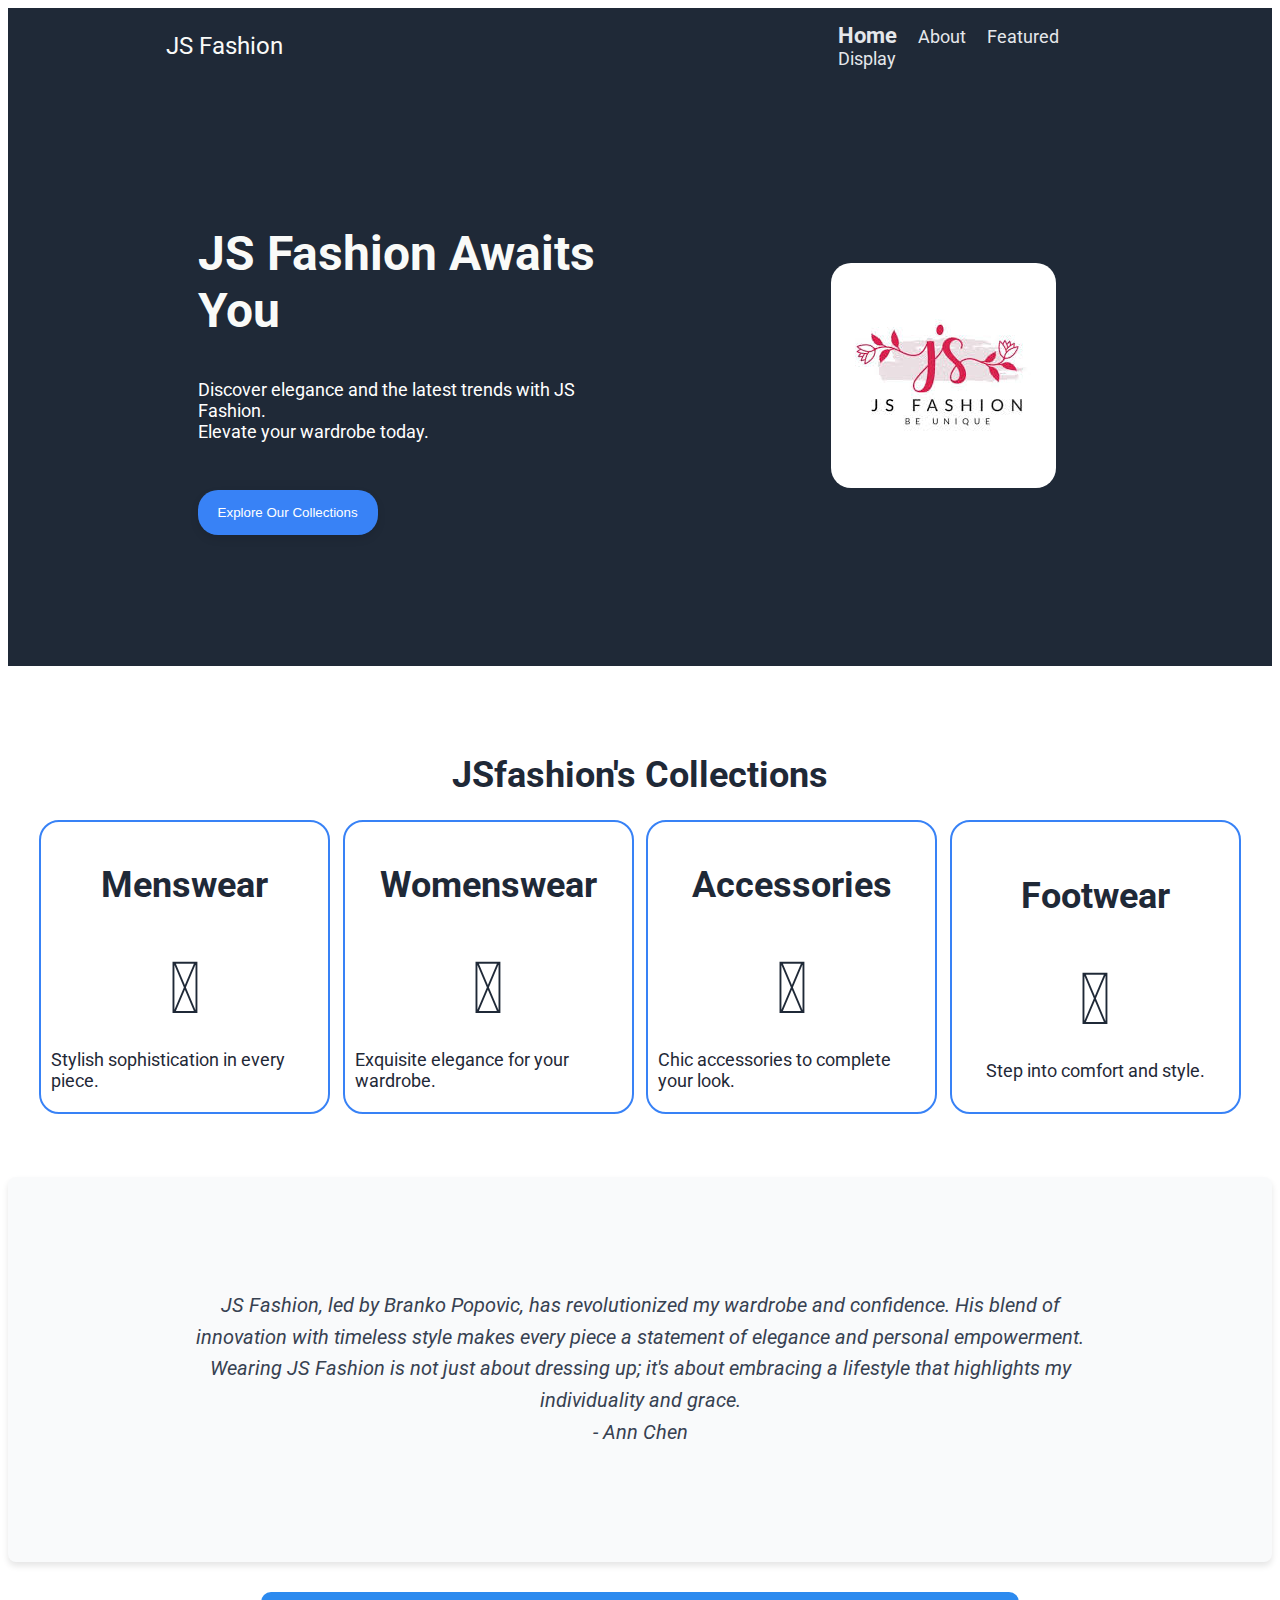
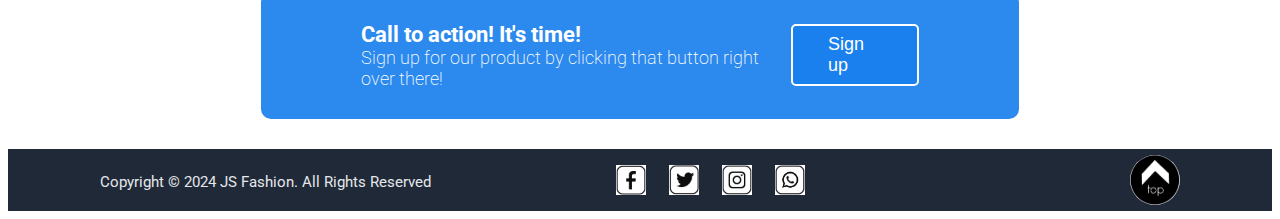
==== commit e827d289: "navbar" ====
--- a/index.html
+++ b/index.html
@@ -36,7 +36,7 @@
                     <button role="button">
                         <img 
                             role="img"
-                            width="50"
+                            width="60"
                             src="https://i.pinimg.com/originals/ee/c0/71/eec071442e9a1b8e017c5a7c1853b880.jpg" 
                             alt="Menu button."
                         >
--- a/css/home.css
+++ b/css/home.css
@@ -89,9 +89,13 @@
   color: #ffffff;
 }
 
-button {
+.mobile button{
+  background-color: black;
+  border-radius: 5px;
+}
+
+.bodyContent button {
   margin: 30px 0px;
-
   padding: 15px 20px;
   border-radius: 20px;
   background-color: #3882f6;
@@ -102,8 +106,8 @@
   transition: background-color 0.3s, box-shadow 0.3s;
 }
 
-button:hover,
-button:focus {
+.bodyContent button:hover,
+.bodyContent button:focus {
   background-color: #5591f6;
   box-shadow: 0 6px 12px rgba(0, 0, 0, 0.2);
   outline: none;
@@ -196,7 +200,7 @@
   background-color: #1980eeea;
   color: white;
   width: 60%;
-  padding: 20px 100px;
+  padding: 30px 100px;
   box-sizing: border-box;
   display: flex;
   justify-content: space-between;
@@ -442,14 +446,20 @@
     justify-content: center;
 }
 
-.footer {
+footer {
     width: 100%;
+    display: flex;
+    flex-direction: column;
 }
 
 .contact {
     justify-content: space-around;
-    width: 100%;
+    width: 50%;
     margin-top: 10px;
+}
+
+.backToTop{
+  display: none;
 }
 
 .footer small {
@@ -479,5 +489,16 @@
   text-align: center;
 }
 
+.mobile{
+  margin: 0;
+}
+
+.box p{
+  text-align: center;
+}
+
+.bodyContainer {
+  display:none;
+}
 
 }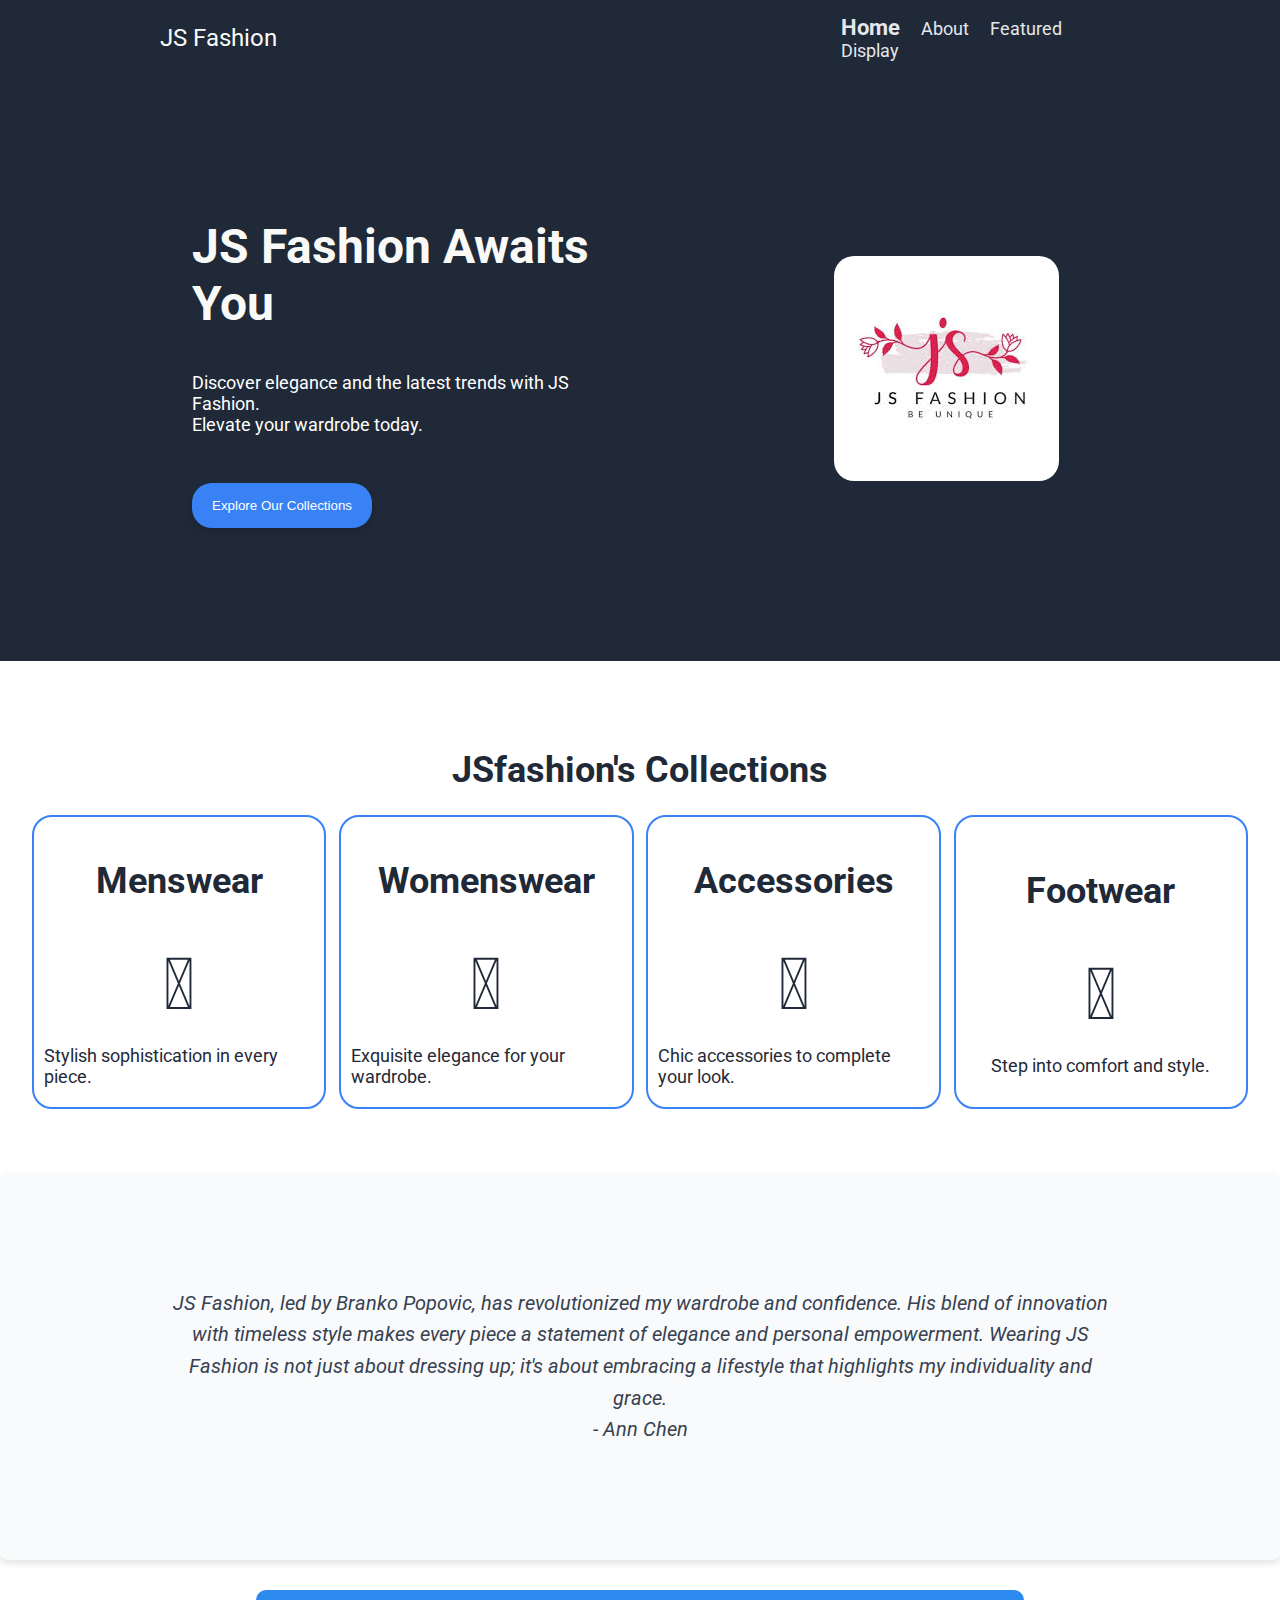
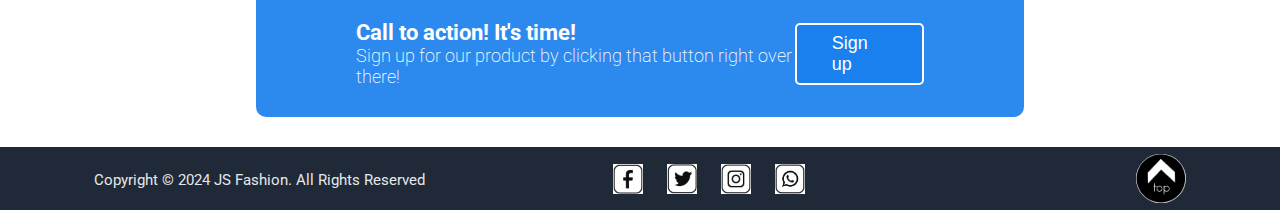
==== commit 260bc9d7: "modify" ====
--- a/index.html
+++ b/index.html
@@ -32,7 +32,7 @@
                         <a role="link" href="./display.html">Display</a>
                     </nav>
                 </section>
-                <figure role="figure" class="mobile">
+                <section  class="mobile">
                     <button role="button">
                         <img 
                             role="img"
@@ -47,10 +47,10 @@
                         <a role="link" href="./featured.html">Featured</a>
                         <a role="link" href="./display.html">Display</a>
                     </nav>
-                </figure>
+                </section >
             </section>
         </header>
-        
+        <main>
             <section class="bodyContainer">
                 <section class="infoContainer">
                 <aside class="bodyContent">
@@ -74,65 +74,67 @@
                 </picture>
             </section>
             </section>
-            
-            
-        
-        <section class="mainContainer">
-            <h1>JSfashion's Collections</h1>
-            <aside class="row1">
-               
-                <figure class="box menswear">
-                    <h2 class="heading">Menswear</h2>
-                    <i class="fa-solid fa-mars" ></i>
-                    <p>Stylish sophistication in every piece.</p>
-                </figure>
-          
-                <figure class="box womenswear">
-                    <h2 class="heading">Womenswear</h2>
-                    <i class="fa-solid fa-venus" ></i>
-                    <p>Exquisite elegance for your wardrobe.</p>
-                </figure>
-             
-                <figure class="box accessories">
-                    <h2 class="heading">Accessories</h2>
-                    <i class="fa-regular fa-gem"></i>
-                    <p>Chic accessories to complete your look.</p>
-                </figure>
-
-                <figure class="box Footwear">
-                    <h2 class="heading">Footwear</h2>
-                    <i class="fa-solid fa-shoe-prints"></i>
-                    <p>Step into comfort and style.</p>
-                </figure>
-            </aside>
-        </section>
+            <section class="mainContainer">
+                <h1>JSfashion's Collections</h1>
+                <aside class="row1">
+                   
+                    <figure class="box menswear">
+                        <figcaption class="heading">Menswear</figcaption>
+                        <i class="fa-solid fa-mars"></i>
+                        <p>Stylish sophistication in every piece.</p>
+                    </figure>
+                    
+                    <figure class="box womenswear">
+                        <figcaption class="heading">Womenswear</figcaption>
+                        <i class="fa-solid fa-venus"></i>
+                        <p>Exquisite elegance for your wardrobe.</p>
+                    </figure>
+                    
+                    <figure class="box accessories">
+                        <figcaption class="heading">Accessories</figcaption>
+                        <i class="fa-regular fa-gem"></i>
+                        <p>Chic accessories to complete your look.</p>
+                    </figure>
+                    
+                    <figure class="box Footwear">
+                        <figcaption class="heading">Footwear</figcaption>
+                        <i class="fa-solid fa-shoe-prints"></i>
+                        <p>Step into comfort and style.</p>
+                    </figure>
+                    
+                </aside>
+            </section>
+            <section class="customer-review">
+                <blockquote class="review-body">
+                    JS Fashion, led by Branko Popovic, has revolutionized my wardrobe and confidence. His blend of innovation with timeless style makes every piece a statement of elegance and personal empowerment. Wearing JS Fashion is not just about dressing up; it's about embracing a lifestyle that highlights my individuality and grace. </br>- Ann Chen
+                </blockquote>
+            </section>
+            <section class="signup-section">
+                <aside class="signup-content">
+                <aside class="signup-word">
+                    <p class="signup-call-to-action">
+                        Call to action! It's time!
+                    </p>
+                    <p class="signup-instruction">
+                        Sign up for our product by clicking that button right over there!
+                    </p>
+                </aside>
+                    <button class="signup-button">
+                         Sign up
+                    </button>
+                </aside>
+            </section>
+        </main>
         
         
         
         
-        <section class="customer-review">
-                <blockquote class="review-body">
-                    JS Fashion, led by Branko Popovic, has revolutionized my wardrobe and confidence. His blend of innovation with timeless style makes every piece a statement of elegance and personal empowerment. Wearing JS Fashion is not just about dressing up; it's about embracing a lifestyle that highlights my individuality and grace. </br>- Ann Chen
-                </blockquote>
-        </section>
         
         
-        <section class="signup-section">
-            <aside class="signup-content">
-            <aside class="signup-word">
-                <p class="signup-call-to-action">
-                    Call to action! It's time!
-                </p>
-                <p class="signup-instruction">
-                    Sign up for our product by clicking that button right over there!
-                </p>
-            </aside>
-                <button class="signup-button">
-                     Sign up
-                </button>
-            </aside>
-        </section>
-
+       
+        
+        
+   
         <footer role="contentinfo">
             <section class="footer">
                 <small>Copyright © 2024  JS Fashion. All Rights Reserved</small>
--- a/css/home.css
+++ b/css/home.css
@@ -6,6 +6,10 @@
   src: url(https://fonts.gstatic.com/s/roboto/v30/KFOiCnqEu92Fr1Mu51QrEzAdLw.woff2) format('woff2');
   unicode-range: U+0000-00FF, U+0131, U+0152-0153, U+02BB-02BC, U+02C6, U+02DA, U+02DC, U+0304, U+0308, U+0329, U+2000-206F, U+2074, U+20AC, U+2122, U+2191,
     U+2193, U+2212, U+2215, U+FEFF, U+FFFD;
+}
+
+body {
+  margin: 0;
 }
 
 html {
